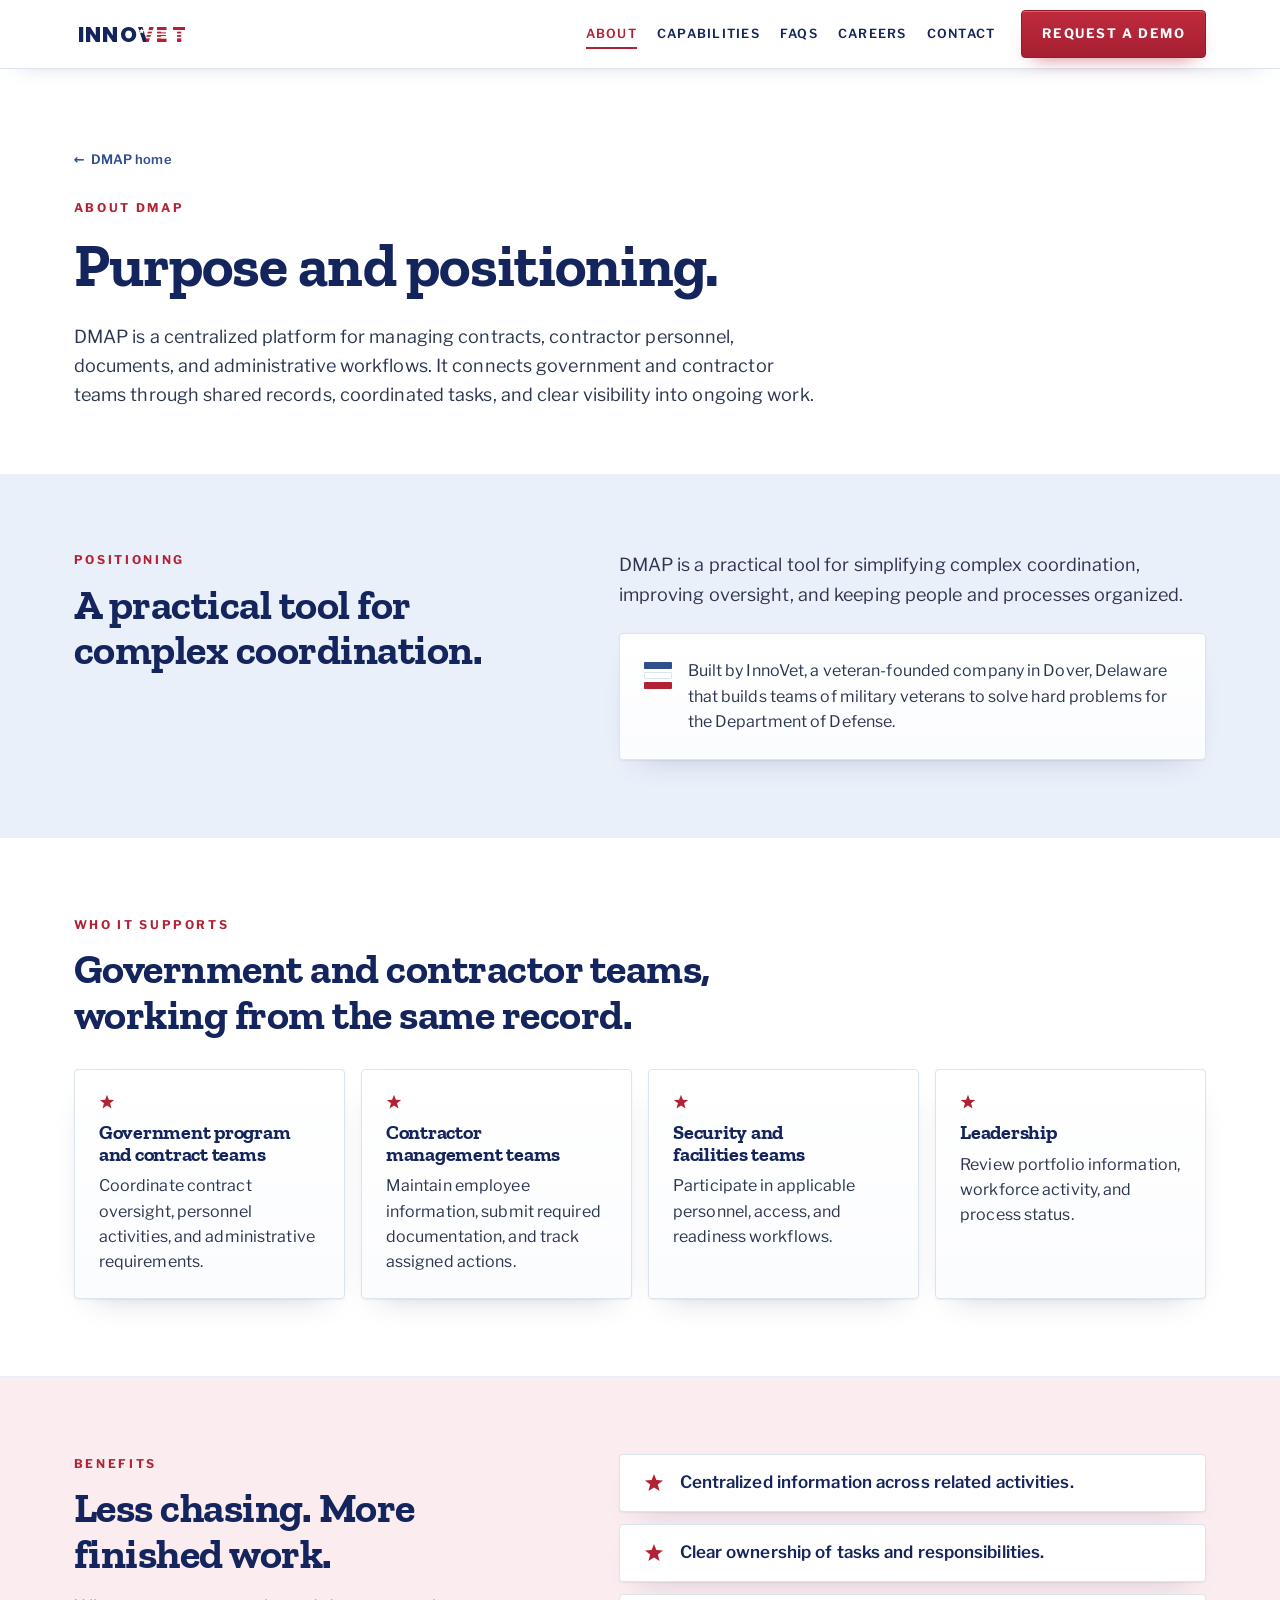
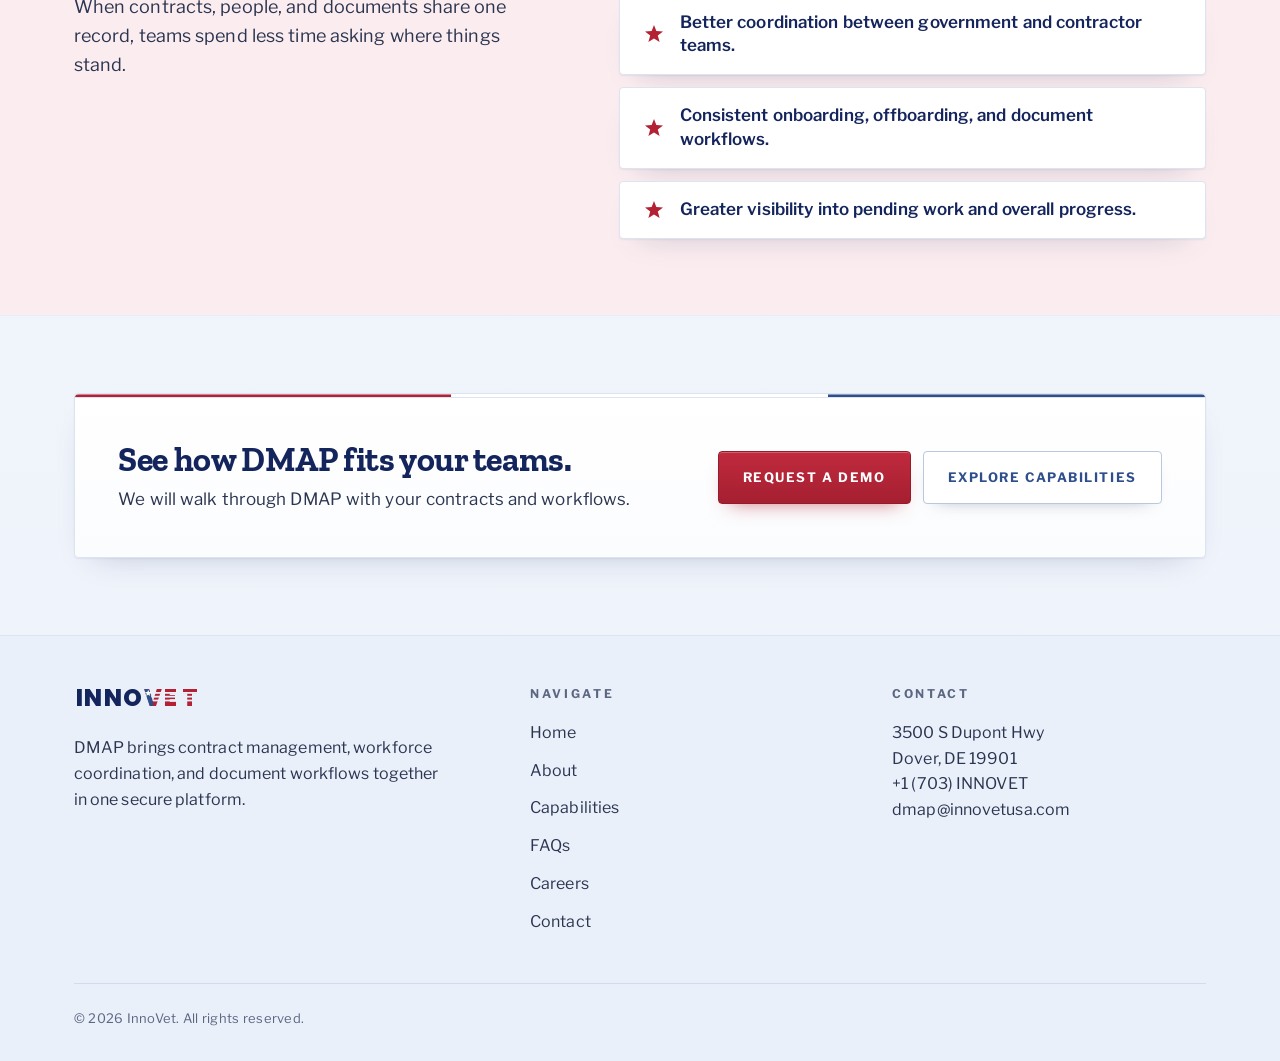
==== about.html @ f0fa0ec6 "Add files via upload" ====
<!doctype html>
<html lang="en">
<head>
<meta charset="utf-8">
<meta name="viewport" content="width=device-width, initial-scale=1">
<title>About DMAP | InnoVet</title>
<meta name="description" content="DMAP is a centralized platform for managing contracts, contractor personnel, documents, and administrative workflows, connecting government and contractor teams through shared records.">
<meta name="robots" content="index, follow">
<meta property="og:type" content="website">
<meta property="og:site_name" content="InnoVet DMAP">
<meta property="og:title" content="About DMAP | InnoVet">
<meta property="og:description" content="DMAP is a centralized platform for managing contracts, contractor personnel, documents, and administrative workflows, connecting government and contractor teams through shared records.">
<meta name="twitter:card" content="summary">
<meta name="twitter:title" content="About DMAP | InnoVet">
<meta name="twitter:description" content="DMAP is a centralized platform for managing contracts, contractor personnel, documents, and administrative workflows, connecting government and contractor teams through shared records.">
<link rel="icon" type="image/svg+xml" href="data:image/svg+xml,%3Csvg%20xmlns%3D%22http%3A%2F%2Fwww.w3.org%2F2000%2Fsvg%22%20viewBox%3D%220%200%2064%2064%22%3E%3Cdefs%3E%3CclipPath%20id%3D%22r%22%3E%3Cpolygon%20points%3D%2257.6%2C5.1%2046.1%2C5.1%2032%2C39.7%2032%2C60.2%22%2F%3E%3C%2FclipPath%3E%3C%2Fdefs%3E%3Crect%20width%3D%2264%22%20height%3D%2264%22%20rx%3D%2213%22%20fill%3D%22%23ffffff%22%2F%3E%3Cpolygon%20fill%3D%22%2314245C%22%20points%3D%226.4%2C5.1%2017.9%2C5.1%2032%2C39.7%2032%2C60.2%22%2F%3E%3Cpolygon%20fill%3D%22%23B22234%22%20points%3D%2257.6%2C5.1%2046.1%2C5.1%2032%2C39.7%2032%2C60.2%22%2F%3E%3Cg%20clip-path%3D%22url(%23r)%22%20fill%3D%22%23ffffff%22%3E%3Crect%20x%3D%2230%22%20y%3D%2211.6%22%20width%3D%2230%22%20height%3D%222.6%22%2F%3E%3Crect%20x%3D%2230%22%20y%3D%2217.6%22%20width%3D%2230%22%20height%3D%222.6%22%2F%3E%3Crect%20x%3D%2230%22%20y%3D%2223.6%22%20width%3D%2230%22%20height%3D%222.6%22%2F%3E%3C%2Fg%3E%3Cpolygon%20fill%3D%22%23ffffff%22%20points%3D%2216.10%2C9.60%2017.28%2C12.78%2020.67%2C12.92%2018.00%2C15.02%2018.92%2C18.28%2016.10%2C16.40%2013.28%2C18.28%2014.20%2C15.02%2011.53%2C12.92%2014.92%2C12.78%22%2F%3E%3C%2Fsvg%3E">
<link rel="preconnect" href="https://fonts.googleapis.com">
<link rel="preconnect" href="https://fonts.gstatic.com" crossorigin>
<link rel="stylesheet" href="https://fonts.googleapis.com/css2?family=Poppins:wght@800&family=Zilla+Slab:wght@500;600;700&family=Libre+Franklin:wght@400;500;600;700&display=swap">
<link rel="stylesheet" href="site.css">
</head>
<body>
<a class="skip" href="#main">Skip to main content</a>
<header class="nav">
  <div class="nav-in">
    <a class="brandlink" href="index.html" aria-label="InnoVet DMAP home">
      <svg class="iv-logo" style="color:#14245C;height:23px;--iv-arm:#14245C;--iv-red:#B22234" viewBox="0 0 630 130" aria-hidden="true" focusable="false">
  <defs>
    <mask id="ivStripes-nav">
      <rect width="630" height="130" fill="#ffffff"></rect>
      <rect x="340" y="40" width="290" height="9" fill="#000000"></rect>
      <rect x="340" y="59" width="290" height="9" fill="#000000"></rect>
      <rect x="340" y="78" width="290" height="9" fill="#000000"></rect>
    </mask>
    <clipPath id="ivV-nav">
      <text x="352" y="108" textLength="86" lengthAdjust="spacingAndGlyphs" font-family="Poppins, system-ui, sans-serif" font-size="120" font-weight="800">V</text>
    </clipPath>
  </defs>
  <g fill="currentColor" font-family="Poppins, system-ui, sans-serif" font-size="120" font-weight="800" lengthAdjust="spacingAndGlyphs">
    <text x="10" y="108" textLength="26">I</text>
    <text x="50" y="108" textLength="84">N</text>
    <text x="148" y="108" textLength="84">N</text>
    <text x="246" y="108" textLength="92">O</text>
  </g>
  <g mask="url(#ivStripes-nav)" fill="var(--iv-red, #B22234)" font-family="Poppins, system-ui, sans-serif" font-size="120" font-weight="800" lengthAdjust="spacingAndGlyphs">
    <text x="352" y="108" textLength="86">V</text>
    <text x="452" y="108" textLength="74">E</text>
    <text x="540" y="108" textLength="76">T</text>
  </g>
  <g clip-path="url(#ivV-nav)">
    <rect x="352" y="14" width="43" height="100" fill="var(--iv-arm, #14245C)"></rect>
  </g>
  <polygon fill="#ffffff" points="371,29 375.40,39.95 387.17,40.75 378.11,48.31 380.99,59.75 371,53.48 361.01,59.75 363.89,48.31 354.83,40.75 366.60,39.95"></polygon>
</svg>
    </a>
    <div class="nav-sp"></div>
    <nav class="nav-links" aria-label="Primary">
        <a class="nav-a" href="about.html" aria-current="page">About</a>
        <a class="nav-a" href="capabilities.html">Capabilities</a>
        <a class="nav-a" href="faqs.html">FAQs</a>
        <a class="nav-a" href="careers.html">Careers</a>
        <a class="nav-a" href="contact.html">Contact</a>
    </nav>
    <a class="btn btn--red" href="contact.html">Request a Demo</a>
    <button class="burger" type="button" aria-expanded="false" aria-controls="drawer" aria-label="Open menu"><span></span><span></span><span></span></button>
  </div>
  <div class="drawer" id="drawer">
    <div class="drawer-in">
        <a class="drawer-a" href="index.html">Home</a>
        <a class="drawer-a" href="about.html" aria-current="page">About</a>
        <a class="drawer-a" href="capabilities.html">Capabilities</a>
        <a class="drawer-a" href="faqs.html">FAQs</a>
        <a class="drawer-a" href="careers.html">Careers</a>
        <a class="drawer-a" href="contact.html">Contact</a>
      <a class="btn btn--red btn--lg" href="contact.html">Request a Demo</a>
    </div>
  </div>
</header>
<main id="main" tabindex="-1">
<section class="phead bg-white">
  <div class="wrap">
    <a class="crumb" href="index.html"><span aria-hidden="true">&larr;</span> DMAP home</a>
    <p class="label label--red">About DMAP</p>
    <h1>Purpose and positioning.</h1>
    <p class="lede">DMAP is a centralized platform for managing contracts, contractor personnel, documents, and administrative workflows. It connects government and contractor teams through shared records, coordinated tasks, and clear visibility into ongoing work.</p>
  </div>
</section>
<section class="section bg-sky">
  <div class="wrap">
    <div class="split">
      <div>
        <p class="label label--red" style="margin-bottom:var(--s3)">Positioning</p>
        <h2 style="font-size:var(--t-h2)">A practical tool for complex coordination.</h2>
      </div>
      <div>
        <p class="lede">DMAP is a practical tool for simplifying complex coordination, improving oversight, and keeping people and processes organized.</p>
        <div class="plate note" style="margin-top:var(--s5)">
          <div class="bars" aria-hidden="true"><span style="background:#2E4E8C"></span><span style="background:#FFFFFF;border:1px solid #DCE4F0"></span><span style="background:#B22234"></span></div>
          <p class="body" style="font-size:16px">Built by InnoVet, a veteran-founded company in Dover, Delaware that builds teams of military veterans to solve hard problems for the Department of Defense.</p>
        </div>
      </div>
    </div>
  </div>
</section>
<section class="section bg-white">
  <div class="wrap">
    <div class="sechead">
      <p class="label label--red">Who it supports</p>
      <h2>Government and contractor teams, working from the same record.</h2>
    </div>
    <div class="grid-4">
      <article class="plate card"><svg class="star" viewBox="0 0 20 20" aria-hidden="true" focusable="false"><polygon points="10,1 12.35,7.1 19,7.4 13.8,11.6 15.6,18 10,14.4 4.4,18 6.2,11.6 1,7.4 7.65,7.1"></polygon></svg><h3>Government program and contract teams</h3><p>Coordinate contract oversight, personnel activities, and administrative requirements.</p></article><article class="plate card"><svg class="star" viewBox="0 0 20 20" aria-hidden="true" focusable="false"><polygon points="10,1 12.35,7.1 19,7.4 13.8,11.6 15.6,18 10,14.4 4.4,18 6.2,11.6 1,7.4 7.65,7.1"></polygon></svg><h3>Contractor management teams</h3><p>Maintain employee information, submit required documentation, and track assigned actions.</p></article><article class="plate card"><svg class="star" viewBox="0 0 20 20" aria-hidden="true" focusable="false"><polygon points="10,1 12.35,7.1 19,7.4 13.8,11.6 15.6,18 10,14.4 4.4,18 6.2,11.6 1,7.4 7.65,7.1"></polygon></svg><h3>Security and facilities teams</h3><p>Participate in applicable personnel, access, and readiness workflows.</p></article><article class="plate card"><svg class="star" viewBox="0 0 20 20" aria-hidden="true" focusable="false"><polygon points="10,1 12.35,7.1 19,7.4 13.8,11.6 15.6,18 10,14.4 4.4,18 6.2,11.6 1,7.4 7.65,7.1"></polygon></svg><h3>Leadership</h3><p>Review portfolio information, workforce activity, and process status.</p></article>
    </div>
  </div>
</section>
<section class="section bg-blush">
  <div class="wrap">
    <div class="split">
      <div>
        <p class="label label--red" style="margin-bottom:var(--s3)">Benefits</p>
        <h2 style="font-size:var(--t-h2);margin-bottom:var(--s4)">Less chasing. More finished work.</h2>
        <p class="lede">When contracts, people, and documents share one record, teams spend less time asking where things stand.</p>
      </div>
      <ul class="ben-list">
        <li><svg class="star" viewBox="0 0 20 20" aria-hidden="true" focusable="false"><polygon points="10,1 12.35,7.1 19,7.4 13.8,11.6 15.6,18 10,14.4 4.4,18 6.2,11.6 1,7.4 7.65,7.1"></polygon></svg>Centralized information across related activities.</li><li><svg class="star" viewBox="0 0 20 20" aria-hidden="true" focusable="false"><polygon points="10,1 12.35,7.1 19,7.4 13.8,11.6 15.6,18 10,14.4 4.4,18 6.2,11.6 1,7.4 7.65,7.1"></polygon></svg>Clear ownership of tasks and responsibilities.</li><li><svg class="star" viewBox="0 0 20 20" aria-hidden="true" focusable="false"><polygon points="10,1 12.35,7.1 19,7.4 13.8,11.6 15.6,18 10,14.4 4.4,18 6.2,11.6 1,7.4 7.65,7.1"></polygon></svg>Better coordination between government and contractor teams.</li><li><svg class="star" viewBox="0 0 20 20" aria-hidden="true" focusable="false"><polygon points="10,1 12.35,7.1 19,7.4 13.8,11.6 15.6,18 10,14.4 4.4,18 6.2,11.6 1,7.4 7.65,7.1"></polygon></svg>Consistent onboarding, offboarding, and document workflows.</li><li><svg class="star" viewBox="0 0 20 20" aria-hidden="true" focusable="false"><polygon points="10,1 12.35,7.1 19,7.4 13.8,11.6 15.6,18 10,14.4 4.4,18 6.2,11.6 1,7.4 7.65,7.1"></polygon></svg>Greater visibility into pending work and overall progress.</li>
      </ul>
    </div>
  </div>
</section>
<section class="section">
  <div class="wrap">
    <div class="plate band"><div class="tri"></div>
      <div class="band-in">
        <div><h2>See how DMAP fits your teams.</h2><p class="body">We will walk through DMAP with your contracts and workflows.</p></div>
        <div class="cta-row">
          <a class="btn btn--red btn--lg" href="contact.html">Request a Demo</a>
          <a class="btn btn--blue btn--lg" href="capabilities.html">Explore Capabilities</a>
        </div>
      </div>
    </div>
  </div>
</section>
</main>
<footer class="footer">
  <div class="wrap">
    <div class="foot-grid">
      <div>
        <a href="index.html" aria-label="InnoVet DMAP home" style="display:inline-block"><svg class="iv-logo" style="color:#14245C;height:26px;--iv-arm:#2E4E8C;--iv-red:#B22234" viewBox="0 0 630 130" aria-hidden="true" focusable="false">
  <defs>
    <mask id="ivStripes-foot">
      <rect width="630" height="130" fill="#ffffff"></rect>
      <rect x="340" y="40" width="290" height="9" fill="#000000"></rect>
      <rect x="340" y="59" width="290" height="9" fill="#000000"></rect>
      <rect x="340" y="78" width="290" height="9" fill="#000000"></rect>
    </mask>
    <clipPath id="ivV-foot">
      <text x="352" y="108" textLength="86" lengthAdjust="spacingAndGlyphs" font-family="Poppins, system-ui, sans-serif" font-size="120" font-weight="800">V</text>
    </clipPath>
  </defs>
  <g fill="currentColor" font-family="Poppins, system-ui, sans-serif" font-size="120" font-weight="800" lengthAdjust="spacingAndGlyphs">
    <text x="10" y="108" textLength="26">I</text>
    <text x="50" y="108" textLength="84">N</text>
    <text x="148" y="108" textLength="84">N</text>
    <text x="246" y="108" textLength="92">O</text>
  </g>
  <g mask="url(#ivStripes-foot)" fill="var(--iv-red, #B22234)" font-family="Poppins, system-ui, sans-serif" font-size="120" font-weight="800" lengthAdjust="spacingAndGlyphs">
    <text x="352" y="108" textLength="86">V</text>
    <text x="452" y="108" textLength="74">E</text>
    <text x="540" y="108" textLength="76">T</text>
  </g>
  <g clip-path="url(#ivV-foot)">
    <rect x="352" y="14" width="43" height="100" fill="var(--iv-arm, #14245C)"></rect>
  </g>
  <polygon fill="#ffffff" points="371,29 375.40,39.95 387.17,40.75 378.11,48.31 380.99,59.75 371,53.48 361.01,59.75 363.89,48.31 354.83,40.75 366.60,39.95"></polygon>
</svg></a>
        <p class="body" style="margin-top:var(--s4);font-size:16px;max-width:34ch">DMAP brings contract management, workforce coordination, and document workflows together in one secure platform.</p>
      </div>
      <div>
        <p class="label" style="margin-bottom:var(--s4)">Navigate</p>
        <nav class="foot-nav" aria-label="Footer">
          <a href="index.html">Home</a>
          <a href="about.html">About</a>
          <a href="capabilities.html">Capabilities</a>
          <a href="faqs.html">FAQs</a>
          <a href="careers.html">Careers</a>
          <a href="contact.html">Contact</a>
        </nav>
      </div>
      <div class="foot-contact">
        <p class="label" style="margin-bottom:var(--s4)">Contact</p>
        <p class="body" style="font-size:16px">3500 S Dupont Hwy<br>Dover, DE 19901<br><a href="tel:+17034666838" aria-label="Call +1 703 466 6838">+1 (703) INNOVET</a><br><a href="mailto:dmap@innovetusa.com">dmap@innovetusa.com</a></p>
      </div>
    </div>
    <div class="foot-bottom">
      <p class="micro">&copy; 2026 InnoVet. All rights reserved.</p>
    </div>
  </div>
</footer>
<script>
(function(){
  var b = document.querySelector('.burger'), d = document.getElementById('drawer');
  if (b && d){
    function set(o){ b.setAttribute('aria-expanded', o ? 'true' : 'false'); b.setAttribute('aria-label', o ? 'Close menu' : 'Open menu'); d.classList.toggle('open', o); }
    b.addEventListener('click', function(){ set(b.getAttribute('aria-expanded') !== 'true'); });
    d.addEventListener('click', function(e){ if (e.target.closest('a')) set(false); });
    window.addEventListener('keydown', function(e){
      if (e.key === 'Escape' && b.getAttribute('aria-expanded') === 'true'){ set(false); b.focus(); }
    });
  }
  var EMAIL = 'dmap@innovetusa.com';
  Array.prototype.forEach.call(document.querySelectorAll('.copybtn'), function(btn){
    btn.addEventListener('click', function(){
      var addr = btn.parentNode.querySelector('.addr');
      var status = document.getElementById('copy-status');
      function say(msg){ if (!status) return; status.textContent = ''; setTimeout(function(){ status.textContent = msg; }, 60); }
      function sel(){ try{ var r = document.createRange(); r.selectNodeContents(addr); var s = window.getSelection(); s.removeAllRanges(); s.addRange(r); btn.textContent = 'Selected'; say('Email address selected. Press Control C or Command C to copy it.'); }catch(e){} }
      try{ navigator.clipboard.writeText(EMAIL).then(function(){ btn.textContent = 'Copied'; say('Email address copied to the clipboard.'); }, sel); }catch(e){ sel(); }
    });
  });
})();
</script>
</body>
</html>
---- site.css ----
/* InnoVet · DMAP — shared styles for the supporting pages (light red / white / blue) */
:root{
  color-scheme: light;
  --navy:#14245C; --ink:#2B3550; --muted:#5B6680;
  --red:#B22234; --red-deep:#941B2B; --blue:#2E4E8C;
  --white:#FFFFFF; --mist:#F4F7FC; --sky:#EAF0FA; --blush:#FBEDEF;
  --line:#DCE4F0; --line-soft:#E8EDF6;
  --ctl-border:#6E7C9B; /* form-control borders: >=3:1 on white, mist and sky */
  --shadow:0 1px 2px rgba(20,36,92,.06), 0 14px 32px -20px rgba(20,36,92,.28);
  --shadow-hi:0 1px 2px rgba(20,36,92,.08), 0 22px 44px -22px rgba(20,36,92,.36);
  --t-label:12px; --t-micro:13px; --t-small:16px; --t-body:17px;
  --t-lede:clamp(18px, 1.35vw, 21px);
  --t-h3:clamp(20px, 2.1vw, 25px);
  --t-h2:clamp(28px, 3.6vw, 42px);
  --t-h1:clamp(34px, 5.2vw, 60px);
  --s1:4px; --s2:8px; --s3:12px; --s4:16px; --s5:24px; --s6:32px; --s7:48px; --s8:64px;
  --gutter:clamp(16px, 4.2vw, 56px);
  --maxw:1240px;
  --strike:cubic-bezier(.16,.84,.26,1);
  --settle:cubic-bezier(.22,1.02,.36,1);
  --radius:4px;
}
*,*::before,*::after{ box-sizing:border-box; }
html{ -webkit-text-size-adjust:100%; background:var(--mist); }
body{
  margin:0; min-height:100vh; display:flex; flex-direction:column;
  background:linear-gradient(180deg, #F4F7FC 0%, #EEF3FB 100%);
  background-color:var(--mist);
  color:var(--ink);
  font-family:"Libre Franklin", system-ui, -apple-system, "Segoe UI", Roboto, sans-serif;
  font-size:var(--t-body); line-height:1.62; letter-spacing:.006em;
  overflow-x:hidden;
}
main{ flex:1; }
::selection{ background:var(--red); color:#fff; }
h1,h2,h3,h4{
  font-family:"Zilla Slab", Georgia, serif; font-weight:700; line-height:1.08;
  letter-spacing:-.012em; margin:0; color:var(--navy); text-wrap:balance;
}
p{ margin:0; }
a{ color:inherit; }
:focus-visible{ outline:2px solid var(--blue); outline-offset:3px; border-radius:2px; }
.btn--red:focus-visible{ outline-color:var(--navy); }

/* skip link: first focusable element, visible on focus */
.skip{ position:fixed; left:var(--s4); top:calc(env(safe-area-inset-top, 0px) + 10px); z-index:100; transform:translateY(-200%);
  background:var(--navy); color:#FFFFFF; font-weight:700; font-size:15px; padding:10px 16px; border-radius:var(--radius); text-decoration:none; }
.skip:focus, .skip:focus-visible{ transform:none; outline:2px solid var(--red); outline-offset:2px; }
main:focus{ outline:none; }

/* surfaces */
.plate{ position:relative; border-radius:var(--radius); background:linear-gradient(180deg,#FFFFFF 0%,#FBFCFE 100%); border:1px solid var(--line); box-shadow:var(--shadow); }
.knurl{ height:6px; border-radius:var(--radius) var(--radius) 0 0; background-image:repeating-linear-gradient(90deg,#C9D4E8 0px,#C9D4E8 1px,#F1F4FA 1px,#F1F4FA 3px); border-bottom:1px solid var(--line); }
.tri{ height:4px; border-radius:var(--radius) var(--radius) 0 0; background:linear-gradient(90deg,var(--red) 0 33.3%,#FFFFFF 33.3% 66.6%,var(--blue) 66.6% 100%); border-bottom:1px solid var(--line); }
.star{ width:16px; height:16px; flex:none; display:block; }
.star polygon{ fill:var(--red); }

/* type */
.label{ font-size:var(--t-label); font-weight:700; letter-spacing:.22em; text-transform:uppercase; color:var(--muted); margin:0; }
.label--red{ color:var(--red); }
.lede{ font-size:var(--t-lede); line-height:1.62; color:var(--ink); max-width:62ch; }
.body{ font-size:var(--t-body); color:var(--ink); }
.micro{ font-size:var(--t-micro); color:var(--muted); letter-spacing:.02em; }

/* layout */
.wrap{ width:100%; max-width:var(--maxw); margin:0 auto; padding-inline:var(--gutter); }
.section{ padding-block:clamp(48px, 6vw, 84px); }
.section + .section{ border-top:1px solid var(--line-soft); }
.bg-white{ background:var(--white); }
.bg-sky{ background:var(--sky); }
.bg-blush{ background:var(--blush); }
.sechead{ margin-bottom:var(--s6); max-width:70ch; }
.sechead .label{ margin-bottom:var(--s3); }
.sechead h2{ font-size:var(--t-h2); margin-bottom:var(--s4); }

/* page header */
.phead{ padding-top:calc(68px + clamp(40px, 6vw, 80px)); padding-bottom:clamp(36px, 5vw, 64px); }
.phead .label{ margin-bottom:var(--s4); }
.phead h1{ font-size:var(--t-h1); margin-bottom:var(--s5); max-width:20ch; }
.crumb{ display:inline-flex; gap:6px; align-items:center; min-height:24px; padding-block:4px; font-size:var(--t-micro); font-weight:600; color:var(--blue); text-decoration:none; margin-bottom:var(--s5); }
.crumb:hover{ color:var(--red); }

/* nav */
.nav{ position:fixed; left:0; right:0; top:env(safe-area-inset-top, 0px); z-index:40;
  backdrop-filter:blur(14px) saturate(140%); -webkit-backdrop-filter:blur(14px) saturate(140%);
  background:rgba(255,255,255,.92); border-bottom:1px solid var(--line); box-shadow:0 10px 24px -22px rgba(20,36,92,.5); }
.nav-in{ max-width:var(--maxw); margin:0 auto; padding-inline:var(--gutter); height:68px; display:flex; align-items:center; gap:var(--s4); }
.iv-logo{ height:24px; width:auto; display:block; color:var(--navy); }
.brandlink{ display:flex; align-items:center; text-decoration:none; padding:6px 2px; flex:none; }
.nav-sp{ flex:1; }
.nav-links{ display:flex; align-items:center; }
.nav-a{ font-size:12.5px; font-weight:600; letter-spacing:.1em; text-transform:uppercase; color:var(--navy); text-decoration:none; padding:9px 10px; border-radius:2px; position:relative; white-space:nowrap; transition:color 240ms var(--settle); }
.nav-a::after{ content:""; position:absolute; left:10px; right:10px; bottom:4px; height:2px; background:var(--red); transform:scaleX(0); transition:transform 380ms var(--strike); }
.nav-a:hover{ color:var(--red); }
.nav-a:hover::after, .nav-a[aria-current="page"]::after{ transform:scaleX(1); }
.nav-a[aria-current="page"]{ color:var(--red); }

.btn{ display:inline-flex; align-items:center; justify-content:center; gap:9px; font-family:"Libre Franklin", sans-serif;
  font-size:var(--t-micro); font-weight:700; letter-spacing:.12em; text-transform:uppercase; padding:12px 20px;
  border-radius:var(--radius); text-decoration:none; border:1px solid transparent; cursor:pointer; white-space:nowrap;
  position:relative; overflow:hidden; transition:transform 200ms var(--settle), box-shadow 240ms var(--settle), background-color 240ms linear; }
.btn::after{ content:""; position:absolute; inset:0; background:linear-gradient(102deg,rgba(255,255,255,0) 36%,rgba(255,255,255,.32) 50%,rgba(255,255,255,0) 64%); transform:translateX(-120%); transition:transform 780ms var(--strike); }
.btn:hover::after{ transform:translateX(120%); }
.btn:active{ transform:translateY(1px); }
.btn--red{ color:#FFFFFF; background:linear-gradient(180deg,#C02A3D 0%,#A51F31 100%); border-color:#941B2B; box-shadow:inset 0 1px 0 rgba(255,255,255,.25), 0 10px 20px -12px rgba(178,34,52,.7); }
.btn--blue{ color:var(--blue); background:#FFFFFF; border-color:#B9C7E0; box-shadow:0 8px 18px -14px rgba(20,36,92,.5); }
.btn--blue:hover{ background:#F4F7FC; border-color:var(--blue); }
.btn--lg{ padding:15px 24px; }
.cta-row{ display:flex; flex-wrap:wrap; gap:var(--s3); }

.burger{ display:none; width:44px; height:40px; align-items:center; justify-content:center; flex-direction:column; background:#FFFFFF; border:1px solid var(--line); border-radius:var(--radius); cursor:pointer; box-shadow:0 6px 14px -10px rgba(20,36,92,.5); padding:0; }
.burger span{ display:block; width:18px; height:2px; background:var(--navy); margin:2.5px 0; border-radius:1px; transition:transform 300ms var(--strike), opacity 200ms; }
.burger[aria-expanded="true"] span:nth-child(1){ transform:translateY(4.5px) rotate(45deg); }
.burger[aria-expanded="true"] span:nth-child(2){ opacity:0; }
.burger[aria-expanded="true"] span:nth-child(3){ transform:translateY(-4.5px) rotate(-45deg); }
.drawer{ display:none; overflow:hidden; border-top:1px solid var(--line-soft); background:#FFFFFF; max-height:0; visibility:hidden; transition:max-height 460ms var(--strike), visibility 0s linear 460ms; }
.drawer.open{ max-height:640px; visibility:visible; transition:max-height 460ms var(--strike), visibility 0s; }
.drawer-in{ padding:var(--s3) var(--gutter) var(--s6); display:flex; flex-direction:column; }
.drawer-a{ display:block; text-decoration:none; color:var(--navy); font-size:15px; font-weight:600; letter-spacing:.11em; text-transform:uppercase; padding:13px 2px; border-bottom:1px solid var(--line-soft); }
.drawer-a:hover, .drawer-a[aria-current="page"]{ color:var(--red); }
.drawer .btn{ margin-top:var(--s5); }

/* cards and lists */
.grid-2{ display:grid; grid-template-columns:repeat(2, minmax(0,1fr)); gap:var(--s5); }
.grid-3{ display:grid; grid-template-columns:repeat(3, minmax(0,1fr)); gap:var(--s5); }
.grid-4{ display:grid; grid-template-columns:repeat(4, minmax(0,1fr)); gap:var(--s4); }
.split{ display:grid; grid-template-columns:minmax(0,.9fr) minmax(0,1.1fr); gap:var(--s8); align-items:start; }
.card{ padding:var(--s5); }
.card h3{ font-size:20px; margin:var(--s3) 0 var(--s2); }
.card p{ font-size:var(--t-small); line-height:1.58; }
.cap{ scroll-margin-top:96px; }
.cap .card{ padding:var(--s5) var(--s5) var(--s6); }
.cap-icon{ width:40px; height:40px; border-radius:50%; display:flex; align-items:center; justify-content:center; background:var(--sky); border:1px solid #C9D4E8; color:var(--blue); }
.cap-icon svg{ width:20px; height:20px; display:block; }
.cap:target{ border-color:var(--red); box-shadow:var(--shadow-hi); }

.ben-list{ list-style:none; margin:0; padding:0; display:flex; flex-direction:column; gap:var(--s3); }
.ben-list li{ display:flex; gap:var(--s4); align-items:center; padding:var(--s4) var(--s5); background:#FFFFFF; border:1px solid var(--line); border-radius:var(--radius); box-shadow:var(--shadow); color:var(--navy); font-weight:600; font-size:17px; line-height:1.4; }
.ben-list .star{ width:20px; height:20px; }

.note{ display:flex; gap:var(--s4); align-items:flex-start; padding:var(--s5); max-width:74ch; }
.note .bars{ display:flex; flex-direction:column; gap:3px; flex:none; padding-top:4px; }
.note .bars span{ width:28px; height:7px; border-radius:1px; }

/* faq */
.faq{ display:flex; flex-direction:column; gap:var(--s3); max-width:820px; }
.faq details{ background:#FFFFFF; border:1px solid var(--line); border-radius:var(--radius); box-shadow:var(--shadow); }
.faq summary{ list-style:none; cursor:pointer; padding:var(--s4) var(--s5); display:flex; justify-content:space-between; align-items:center; gap:var(--s4); font-family:"Zilla Slab", serif; font-weight:700; font-size:20px; color:var(--navy); }
.faq summary::-webkit-details-marker{ display:none; }
.faq summary::after{ content:"+"; font-family:"Libre Franklin", sans-serif; font-weight:600; font-size:22px; color:var(--red); line-height:1; transition:transform 260ms var(--settle); }
.faq details[open] summary::after{ transform:rotate(45deg); }
.faq details[open] summary{ border-bottom:1px solid var(--line-soft); }
.faq .ans{ padding:var(--s4) var(--s5) var(--s5); font-size:var(--t-small); line-height:1.62; }
.faq .ans a{ color:var(--red); font-weight:600; }

/* careers / contact */
.areas{ display:grid; grid-template-columns:repeat(2, minmax(0,1fr)); gap:var(--s3); margin-top:var(--s6); }
.area{ padding:var(--s4) var(--s5); display:flex; gap:var(--s3); align-items:center; font-weight:600; color:var(--navy); font-size:16px; }
.panel-in{ padding:var(--s6); display:flex; flex-direction:column; gap:var(--s4); }
.panel-in h2, .panel-in h3{ font-size:var(--t-h3); }
.copyrow{ display:flex; flex-wrap:wrap; align-items:center; gap:var(--s2); }
.addr{ font-weight:600; font-size:16px; color:var(--navy); background:var(--mist); border:1px solid var(--line); padding:6px 10px; border-radius:3px; user-select:all; overflow-wrap:anywhere; }
.copybtn{ font:inherit; font-size:12px; font-weight:700; letter-spacing:.12em; text-transform:uppercase; color:var(--blue); background:#FFFFFF; border:1px solid var(--ctl-border); min-height:32px; padding:7px 12px; border-radius:3px; cursor:pointer; }
.copybtn:hover{ border-color:var(--blue); }
.direct{ font-family:"Zilla Slab", serif; font-size:clamp(20px,2.4vw,28px); font-weight:700; line-height:1.35; color:var(--navy); }
.direct a{ text-decoration:none; color:var(--navy); overflow-wrap:anywhere; }
.direct a:hover{ color:var(--red); }
.addrblock{ font-size:var(--t-small); color:var(--ink); font-style:normal; }

/* closing band */
.band{ padding:0; }
.band-in{ display:flex; flex-wrap:wrap; justify-content:space-between; align-items:center; gap:var(--s5); padding:clamp(24px, 3.4vw, 44px); }
.band-in h2{ font-size:clamp(24px, 2.8vw, 34px); margin-bottom:var(--s2); }

/* footer */
.footer{ border-top:1px solid var(--line); padding-block:var(--s7) var(--s6); background:var(--sky); }
.foot-grid{ display:grid; grid-template-columns:1.3fr 1fr 1fr; gap:var(--s7); }
.foot-nav{ display:flex; flex-direction:column; gap:var(--s3); }
.foot-nav a, .foot-contact a{ text-decoration:none; color:var(--ink); font-size:var(--t-small); transition:color 200ms; }
.foot-nav a:hover, .foot-contact a:hover{ color:var(--red); }
.foot-bottom{ margin-top:var(--s7); padding-top:var(--s5); border-top:1px solid #D3DCEC; display:flex; flex-wrap:wrap; gap:var(--s4); justify-content:space-between; align-items:center; }

/* responsive */
@media (max-width:1180px){
  .nav-links, .nav-in > .btn{ display:none; }
  .burger{ display:flex; }
  .drawer{ display:block; }
}
@media (max-width:1040px){
  .grid-3{ grid-template-columns:repeat(2, minmax(0,1fr)); }
  .grid-4{ grid-template-columns:repeat(2, minmax(0,1fr)); }
  .foot-grid{ grid-template-columns:1fr 1fr; }
}
@media (max-width:900px){
  .split, .grid-2{ grid-template-columns:1fr; gap:var(--s6); }
}
@media (max-width:620px){
  .grid-3, .grid-4, .areas{ grid-template-columns:1fr; }
  .foot-grid{ grid-template-columns:1fr; gap:var(--s6); }
  .btn--lg{ padding:14px 18px; }
  .panel-in{ padding:var(--s5); }
}
@media (prefers-reduced-motion: reduce){
  html{ scroll-behavior:auto; }
  *,*::before,*::after{ animation-duration:.001ms !important; animation-iteration-count:1 !important; transition-duration:.001ms !important; }
}

/* ---------- job openings ---------- */
.sr{ position:absolute !important; width:1px; height:1px; margin:-1px; padding:0; border:0; overflow:hidden; clip:rect(0 0 0 0); clip-path:inset(50%); white-space:nowrap; }
.job-search{ display:grid; grid-template-columns:1.4fr 1fr auto; gap:10px; max-width:880px; margin-top:var(--s5); padding:10px; background:var(--white); border:1px solid var(--line); border-radius:6px; box-shadow:var(--shadow); }
.job-search input{ width:100%; font:16px "Libre Franklin", sans-serif; color:var(--navy); border:1px solid var(--ctl-border); border-radius:4px; padding:13px 14px; background:var(--mist); }
.job-search input::placeholder{ color:var(--muted); opacity:1; }
.job-search input:focus{ outline:2px solid var(--blue); outline-offset:1px; border-color:var(--blue); background:#fff; }
.jobs-layout{ display:grid; grid-template-columns:260px minmax(0,1fr); gap:28px; align-items:start; }
.job-filters{ padding:20px; }
.filters-head{ display:flex; justify-content:space-between; align-items:center; }
.filters-head h2{ font-size:19px; }
.link-btn{ background:none; border:0; color:var(--blue); font:700 14px "Libre Franklin", sans-serif; cursor:pointer; padding:4px 6px; min-height:28px; text-decoration:underline; text-underline-offset:3px; }
.job-filters fieldset{ border:0; border-top:1px solid var(--line); margin:12px 0 0; padding:12px 0 0; }
.job-filters legend{ font-size:12px; font-weight:700; letter-spacing:.16em; text-transform:uppercase; color:var(--red); padding:0; margin-bottom:6px; }
.check-row{ display:flex; align-items:center; gap:10px; padding:6px 0; font-size:15px; color:var(--ink); cursor:pointer; }
.check-row input{ width:20px; height:20px; margin:0; flex:none; accent-color:var(--red); }
.check-row span{ flex:1; }
.check-row em{ font-style:normal; font-size:13px; color:var(--muted); }
.results-bar{ display:flex; justify-content:space-between; align-items:center; gap:12px; flex-wrap:wrap; padding-bottom:14px; margin-bottom:18px; border-bottom:1px solid var(--line); }
.results-bar p{ color:var(--muted); }
.results-bar strong{ color:var(--navy); font-size:18px; }
.sort{ display:flex; align-items:center; gap:8px; font-size:14px; color:var(--muted); }
.sort select{ font:14px "Libre Franklin", sans-serif; border:1px solid var(--ctl-border); border-radius:4px; padding:7px 10px; background:#fff; color:var(--navy); }
.empty-state{ text-align:center; }
.empty-state .panel-in{ padding:clamp(28px,5vw,52px); }
.empty-state h2{ margin:14px 0 10px; }
.empty-state p{ max-width:52ch; margin:0 auto 22px; }
.empty-state .cta-row{ justify-content:center; }
.empty-star{ width:44px; height:44px; }
@media (max-width:820px){ .jobs-layout{ grid-template-columns:minmax(0,1fr); } .job-search{ grid-template-columns:1fr; } }
.empty-state .panel-in{ align-items:center; gap:0; }
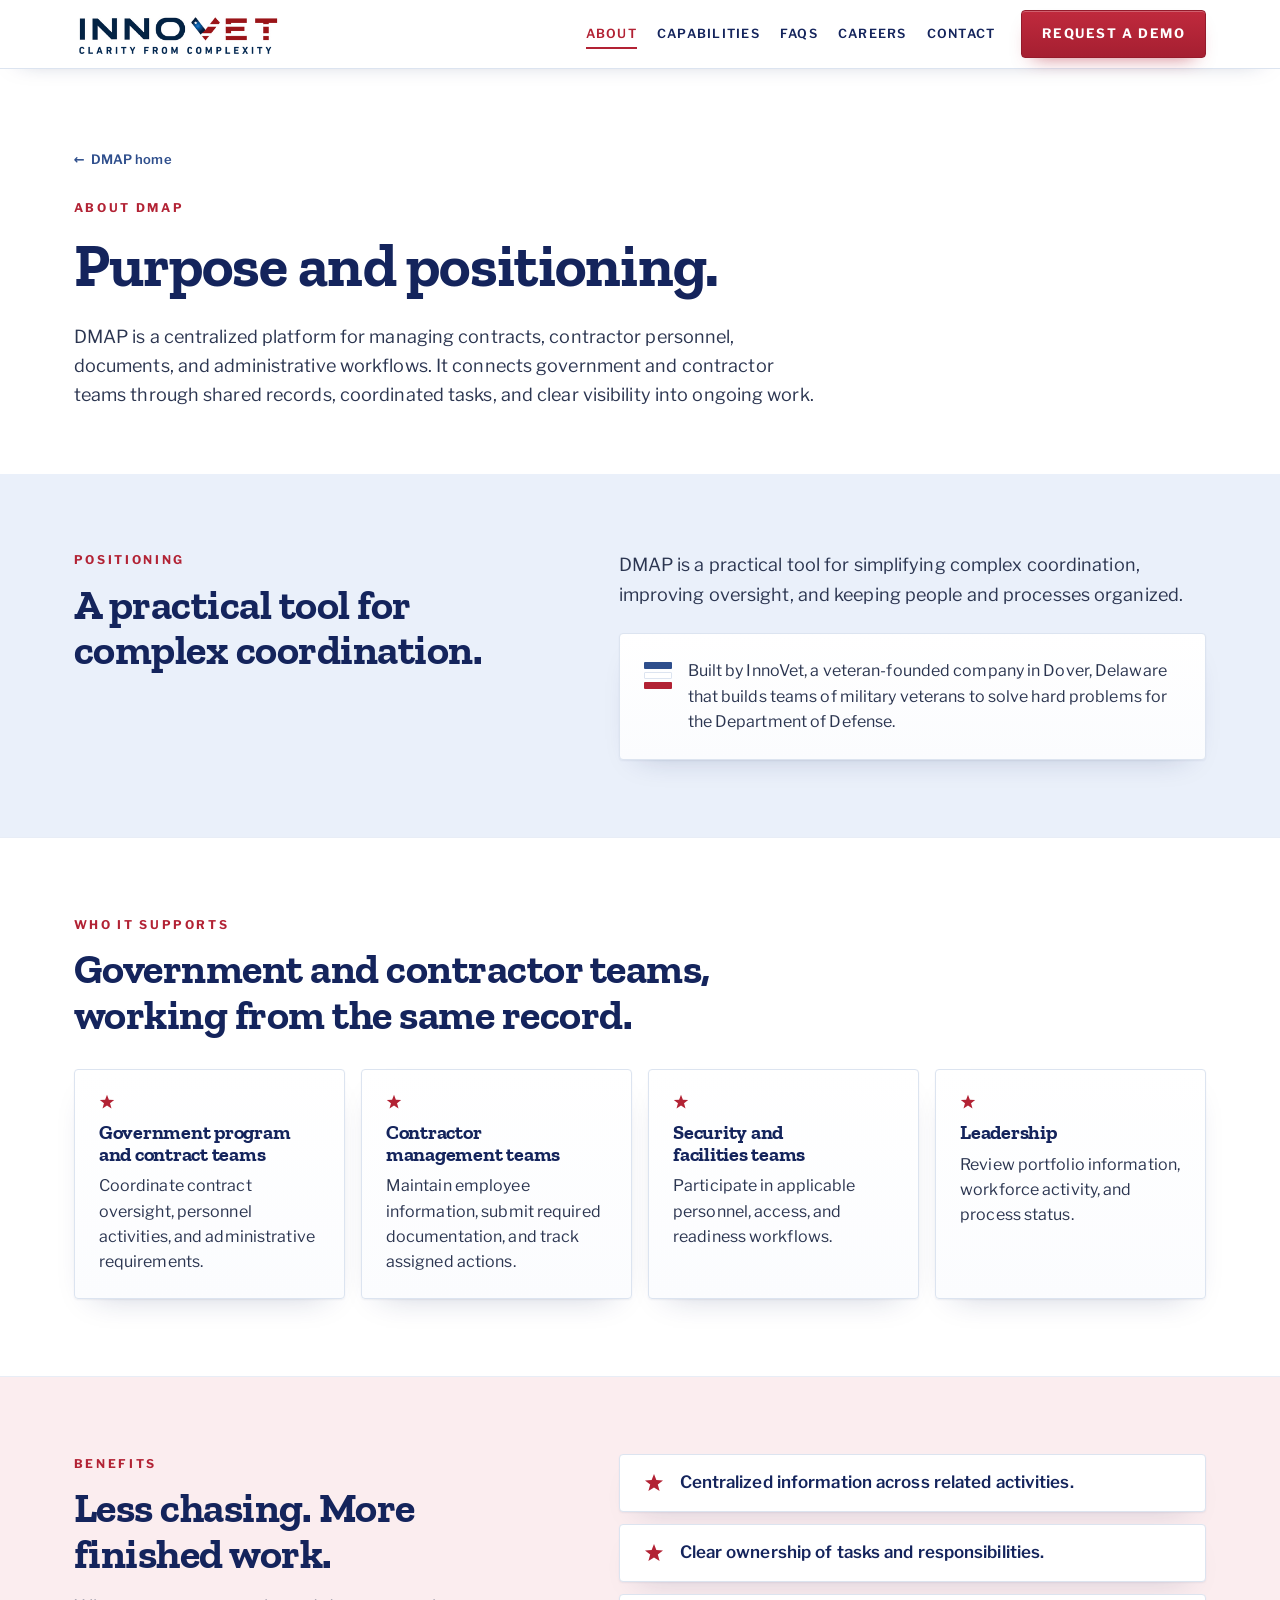
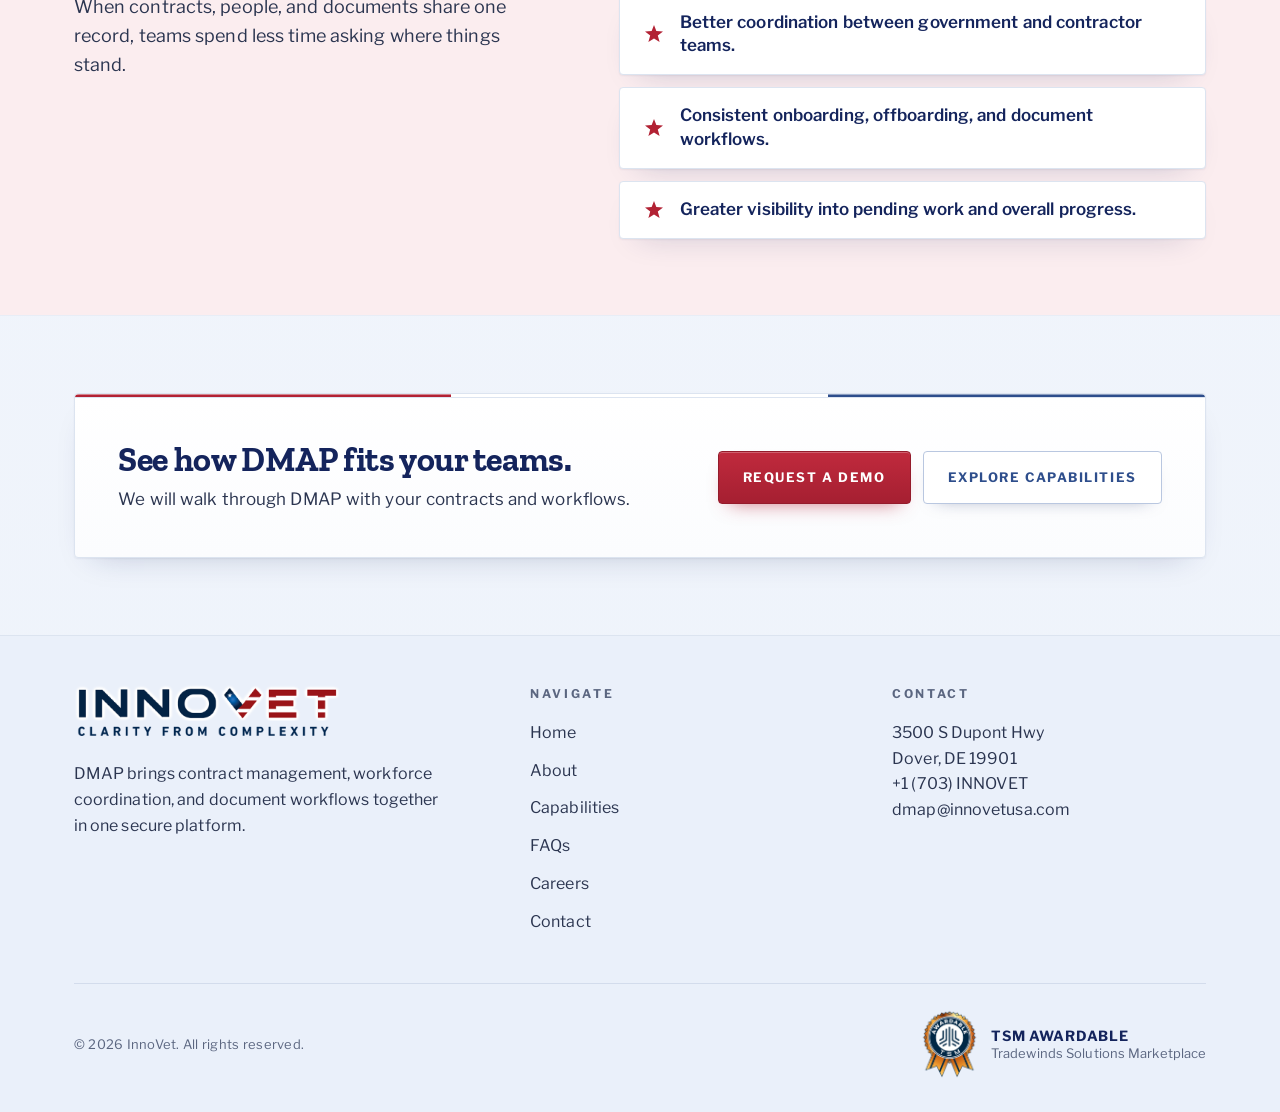
==== commit 362c89e2: "Use InnoVet logo artwork, add TSM Awardable badge, hide drag-to-spin visuals - Replace the drawn SVG" ====
--- a/about.html
+++ b/about.html
@@ -10,9 +10,22 @@
 <meta property="og:site_name" content="InnoVet DMAP">
 <meta property="og:title" content="About DMAP | InnoVet">
 <meta property="og:description" content="DMAP is a centralized platform for managing contracts, contractor personnel, documents, and administrative workflows, connecting government and contractor teams through shared records.">
-<meta name="twitter:card" content="summary">
+<meta name="twitter:card" content="summary_large_image">
 <meta name="twitter:title" content="About DMAP | InnoVet">
 <meta name="twitter:description" content="DMAP is a centralized platform for managing contracts, contractor personnel, documents, and administrative workflows, connecting government and contractor teams through shared records.">
+<link rel="canonical" href="https://shaq-taj.github.io/innovet-website/about.html">
+<meta property="og:url" content="https://shaq-taj.github.io/innovet-website/about.html">
+<meta property="og:locale" content="en_US">
+<meta property="og:image" content="https://shaq-taj.github.io/innovet-website/assets/og-image.png">
+<meta property="og:image:width" content="1200">
+<meta property="og:image:height" content="630">
+<meta property="og:image:alt" content="DMAP by InnoVet: Connected teams. Coordinated workflows. Clear oversight.">
+<meta name="twitter:image" content="https://shaq-taj.github.io/innovet-website/assets/og-image.png">
+<meta name="twitter:image:alt" content="DMAP by InnoVet: Connected teams. Coordinated workflows. Clear oversight.">
+<link rel="icon" href="assets/favicon-32.png" sizes="32x32" type="image/png">
+<link rel="apple-touch-icon" href="assets/apple-touch-icon.png">
+<meta name="theme-color" content="#14245C">
+<script type="application/ld+json">{"@context": "https://schema.org", "@graph": [{"@type": "Organization", "@id": "https://shaq-taj.github.io/innovet-website/#org", "name": "InnoVet USA", "url": "https://shaq-taj.github.io/innovet-website/", "logo": "https://shaq-taj.github.io/innovet-website/assets/icon-512.png", "email": "dmap@innovetusa.com", "telephone": "+1-703-466-6838", "address": {"@type": "PostalAddress", "streetAddress": "3500 S Dupont Hwy", "addressLocality": "Dover", "addressRegion": "DE", "postalCode": "19901", "addressCountry": "US"}}, {"@type": "BreadcrumbList", "itemListElement": [{"@type": "ListItem", "position": 1, "name": "Home", "item": "https://shaq-taj.github.io/innovet-website/"}, {"@type": "ListItem", "position": 2, "name": "About", "item": "https://shaq-taj.github.io/innovet-website/about.html"}]}]}</script>
 <link rel="icon" type="image/svg+xml" href="data:image/svg+xml,%3Csvg%20xmlns%3D%22http%3A%2F%2Fwww.w3.org%2F2000%2Fsvg%22%20viewBox%3D%220%200%2064%2064%22%3E%3Cdefs%3E%3CclipPath%20id%3D%22r%22%3E%3Cpolygon%20points%3D%2257.6%2C5.1%2046.1%2C5.1%2032%2C39.7%2032%2C60.2%22%2F%3E%3C%2FclipPath%3E%3C%2Fdefs%3E%3Crect%20width%3D%2264%22%20height%3D%2264%22%20rx%3D%2213%22%20fill%3D%22%23ffffff%22%2F%3E%3Cpolygon%20fill%3D%22%2314245C%22%20points%3D%226.4%2C5.1%2017.9%2C5.1%2032%2C39.7%2032%2C60.2%22%2F%3E%3Cpolygon%20fill%3D%22%23B22234%22%20points%3D%2257.6%2C5.1%2046.1%2C5.1%2032%2C39.7%2032%2C60.2%22%2F%3E%3Cg%20clip-path%3D%22url(%23r)%22%20fill%3D%22%23ffffff%22%3E%3Crect%20x%3D%2230%22%20y%3D%2211.6%22%20width%3D%2230%22%20height%3D%222.6%22%2F%3E%3Crect%20x%3D%2230%22%20y%3D%2217.6%22%20width%3D%2230%22%20height%3D%222.6%22%2F%3E%3Crect%20x%3D%2230%22%20y%3D%2223.6%22%20width%3D%2230%22%20height%3D%222.6%22%2F%3E%3C%2Fg%3E%3Cpolygon%20fill%3D%22%23ffffff%22%20points%3D%2216.10%2C9.60%2017.28%2C12.78%2020.67%2C12.92%2018.00%2C15.02%2018.92%2C18.28%2016.10%2C16.40%2013.28%2C18.28%2014.20%2C15.02%2011.53%2C12.92%2014.92%2C12.78%22%2F%3E%3C%2Fsvg%3E">
 <link rel="preconnect" href="https://fonts.googleapis.com">
 <link rel="preconnect" href="https://fonts.gstatic.com" crossorigin>
@@ -24,34 +37,7 @@
 <header class="nav">
   <div class="nav-in">
     <a class="brandlink" href="index.html" aria-label="InnoVet DMAP home">
-      <svg class="iv-logo" style="color:#14245C;height:23px;--iv-arm:#14245C;--iv-red:#B22234" viewBox="0 0 630 130" aria-hidden="true" focusable="false">
-  <defs>
-    <mask id="ivStripes-nav">
-      <rect width="630" height="130" fill="#ffffff"></rect>
-      <rect x="340" y="40" width="290" height="9" fill="#000000"></rect>
-      <rect x="340" y="59" width="290" height="9" fill="#000000"></rect>
-      <rect x="340" y="78" width="290" height="9" fill="#000000"></rect>
-    </mask>
-    <clipPath id="ivV-nav">
-      <text x="352" y="108" textLength="86" lengthAdjust="spacingAndGlyphs" font-family="Poppins, system-ui, sans-serif" font-size="120" font-weight="800">V</text>
-    </clipPath>
-  </defs>
-  <g fill="currentColor" font-family="Poppins, system-ui, sans-serif" font-size="120" font-weight="800" lengthAdjust="spacingAndGlyphs">
-    <text x="10" y="108" textLength="26">I</text>
-    <text x="50" y="108" textLength="84">N</text>
-    <text x="148" y="108" textLength="84">N</text>
-    <text x="246" y="108" textLength="92">O</text>
-  </g>
-  <g mask="url(#ivStripes-nav)" fill="var(--iv-red, #B22234)" font-family="Poppins, system-ui, sans-serif" font-size="120" font-weight="800" lengthAdjust="spacingAndGlyphs">
-    <text x="352" y="108" textLength="86">V</text>
-    <text x="452" y="108" textLength="74">E</text>
-    <text x="540" y="108" textLength="76">T</text>
-  </g>
-  <g clip-path="url(#ivV-nav)">
-    <rect x="352" y="14" width="43" height="100" fill="var(--iv-arm, #14245C)"></rect>
-  </g>
-  <polygon fill="#ffffff" points="371,29 375.40,39.95 387.17,40.75 378.11,48.31 380.99,59.75 371,53.48 361.01,59.75 363.89,48.31 354.83,40.75 366.60,39.95"></polygon>
-</svg>
+      <img class="iv-logo" src="assets/innovet-logo.png" width="720" height="140" alt="" style="height:40px">
     </a>
     <div class="nav-sp"></div>
     <nav class="nav-links" aria-label="Primary">
@@ -145,34 +131,7 @@
   <div class="wrap">
     <div class="foot-grid">
       <div>
-        <a href="index.html" aria-label="InnoVet DMAP home" style="display:inline-block"><svg class="iv-logo" style="color:#14245C;height:26px;--iv-arm:#2E4E8C;--iv-red:#B22234" viewBox="0 0 630 130" aria-hidden="true" focusable="false">
-  <defs>
-    <mask id="ivStripes-foot">
-      <rect width="630" height="130" fill="#ffffff"></rect>
-      <rect x="340" y="40" width="290" height="9" fill="#000000"></rect>
-      <rect x="340" y="59" width="290" height="9" fill="#000000"></rect>
-      <rect x="340" y="78" width="290" height="9" fill="#000000"></rect>
-    </mask>
-    <clipPath id="ivV-foot">
-      <text x="352" y="108" textLength="86" lengthAdjust="spacingAndGlyphs" font-family="Poppins, system-ui, sans-serif" font-size="120" font-weight="800">V</text>
-    </clipPath>
-  </defs>
-  <g fill="currentColor" font-family="Poppins, system-ui, sans-serif" font-size="120" font-weight="800" lengthAdjust="spacingAndGlyphs">
-    <text x="10" y="108" textLength="26">I</text>
-    <text x="50" y="108" textLength="84">N</text>
-    <text x="148" y="108" textLength="84">N</text>
-    <text x="246" y="108" textLength="92">O</text>
-  </g>
-  <g mask="url(#ivStripes-foot)" fill="var(--iv-red, #B22234)" font-family="Poppins, system-ui, sans-serif" font-size="120" font-weight="800" lengthAdjust="spacingAndGlyphs">
-    <text x="352" y="108" textLength="86">V</text>
-    <text x="452" y="108" textLength="74">E</text>
-    <text x="540" y="108" textLength="76">T</text>
-  </g>
-  <g clip-path="url(#ivV-foot)">
-    <rect x="352" y="14" width="43" height="100" fill="var(--iv-arm, #14245C)"></rect>
-  </g>
-  <polygon fill="#ffffff" points="371,29 375.40,39.95 387.17,40.75 378.11,48.31 380.99,59.75 371,53.48 361.01,59.75 363.89,48.31 354.83,40.75 366.60,39.95"></polygon>
-</svg></a>
+        <a href="index.html" aria-label="InnoVet DMAP home" style="display:inline-block"><img class="iv-logo" src="assets/innovet-logo.png" width="720" height="140" alt="" style="height:52px"></a>
         <p class="body" style="margin-top:var(--s4);font-size:16px;max-width:34ch">DMAP brings contract management, workforce coordination, and document workflows together in one secure platform.</p>
       </div>
       <div>
@@ -193,6 +152,7 @@
     </div>
     <div class="foot-bottom">
       <p class="micro">&copy; 2026 InnoVet. All rights reserved.</p>
+      <div class="awardable"><img src="assets/tsm-awardable.png" width="245" height="300" alt="TSM Awardable badge"><p><strong>TSM Awardable</strong><span>Tradewinds Solutions Marketplace</span></p></div>
     </div>
   </div>
 </footer>
--- a/site.css
+++ b/site.css
@@ -235,3 +235,11 @@
 .empty-star{ width:44px; height:44px; }
 @media (max-width:820px){ .jobs-layout{ grid-template-columns:minmax(0,1fr); } .job-search{ grid-template-columns:1fr; } }
 .empty-state .panel-in{ align-items:center; gap:0; }
+
+/* InnoVet logo image + TSM Awardable badge */
+.iv-logo{ width:auto; max-width:100%; }
+.awardable{ display:flex; align-items:center; gap:12px; }
+.awardable img{ width:auto; height:72px; display:block; }
+.awardable p{ margin:0; display:flex; flex-direction:column; line-height:1.3; font-size:13px; color:var(--muted); }
+.awardable strong{ color:var(--navy); font-size:14px; letter-spacing:.06em; text-transform:uppercase; }
+@media (max-width:620px){ .foot-bottom{ flex-direction:column-reverse; align-items:flex-start; } }
